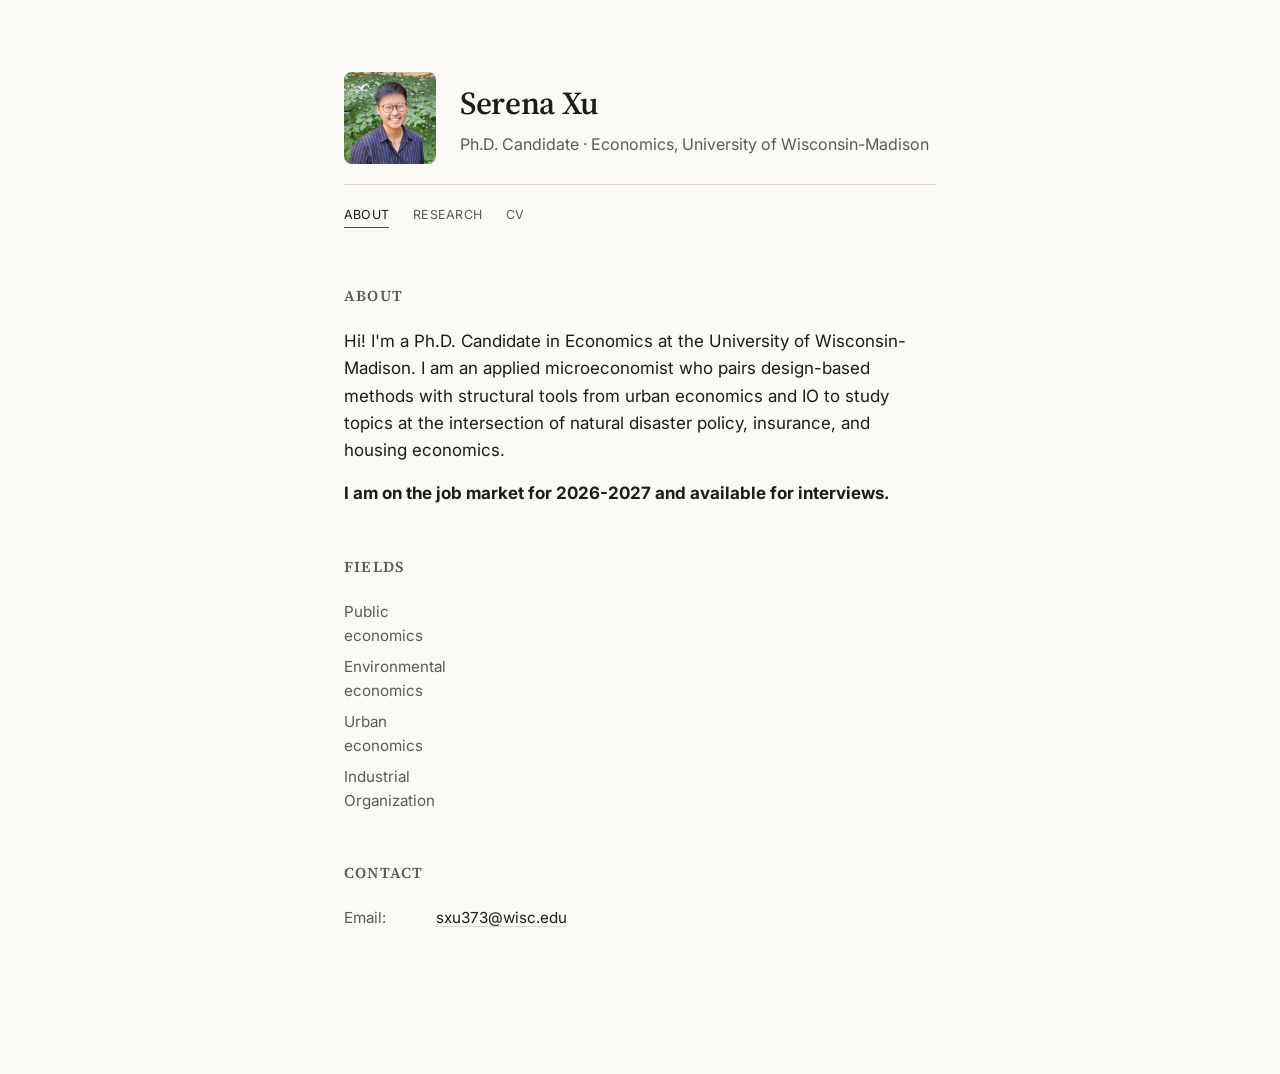
==== index.html @ d0fb4e81 "Add files via upload" ====
<!DOCTYPE html>
<html lang="en">
<head>
<meta charset="UTF-8">
<meta name="viewport" content="width=device-width, initial-scale=1.0">
<title>Serena Xu</title>
<meta name="description" content="Academic homepage of Serena Xu.">
<link rel="preconnect" href="https://fonts.googleapis.com">
<link rel="preconnect" href="https://fonts.gstatic.com" crossorigin>
<link href="https://fonts.googleapis.com/css2?family=Source+Serif+4:wght@400;600&family=Inter:wght@400;500&display=swap" rel="stylesheet">
<link rel="stylesheet" href="style.css">
</head>
<body>
<div class="wrap">

  <header class="site-header">
    <div class="identity">
      <img class="headshot" src="Serena-Xu-300x300.jpg" alt="Photo">
      <div>
        <h1>Serena Xu</h1>
        <p class="role">Ph.D. Candidate · Economics, University of Wisconsin-Madison</p>
      </div>
    </div>
    <nav class="site-nav">
      <a href="index.html" aria-current="page">About</a>
      <a href="research.html">Research</a>
      <a href="cv.pdf">CV</a>
    </nav>
  </header>

  <section id="about">
    <h2 class="section-title">About</h2>
    <p>
      Hi! I'm a Ph.D. Candidate in Economics at the University of Wisconsin-Madison. 
      I am an applied microeconomist who pairs design-based methods with structural tools from urban economics and IO
      to study topics at the intersection of natural disaster policy, insurance, and housing economics.
    </p>
    <p>
      <b>I am on the job market for 2026-2027 and available for interviews.</b> 
    </p>
  </section>

  <section id="fields">
    <h2 class="section-title">Fields</h2>
    <ul class="contact-list">
      <li><span>Public economics</span></li>
      <li><span>Environmental economics</span></li>
      <li><span>Urban economics</span></li>
      <li><span>Industrial Organization</span></li>
    </ul>
  </section>

  <section id="contact">
    <h2 class="section-title">Contact</h2>
    <ul class="contact-list">
      <span>Email: </span> <a href="mailto:sxu373@wisc.edu">sxu373@wisc.edu</a>
    </ul>
  </section>

</div>
</body>
</html>
---- style.css ----
/* ============================================
   Academic site — minimal template
   Edit the values below to change the whole look.
   ============================================ */

:root {
  --bg: #faf9f6;
  --ink: #1c1c1a;
  --ink-soft: #5c5a54;
  --rule: #ddd9d0;
  --accent: #3d5245; /* used sparingly: links, hover, one rule */

  --serif: "Source Serif 4", Georgia, "Times New Roman", serif;
  --sans: "Inter", -apple-system, BlinkMacSystemFont, "Segoe UI", sans-serif;

  --measure: 640px;
}

@media (prefers-color-scheme: dark) {
  :root {
    --bg: #16160f;
    --ink: #e9e7e0;
    --ink-soft: #a6a397;
    --rule: #33322a;
    --accent: #8fae9c;
  }
}

* { box-sizing: border-box; }

html { -webkit-text-size-adjust: 100%; }

body {
  margin: 0;
  background: var(--bg);
  color: var(--ink);
  font-family: var(--sans);
  font-size: 17px;
  line-height: 1.6;
  -webkit-font-smoothing: antialiased;
}

a {
  color: var(--ink);
  text-decoration: underline;
  text-decoration-color: var(--rule);
  text-underline-offset: 3px;
  transition: color 0.15s ease, text-decoration-color 0.15s ease;
}

a:hover, a:focus-visible {
  color: var(--accent);
  text-decoration-color: var(--accent);
}

a:focus-visible, button:focus-visible {
  outline: 2px solid var(--accent);
  outline-offset: 3px;
}

.wrap {
  max-width: var(--measure);
  margin: 0 auto;
  padding: 4.5rem 1.5rem 6rem;
}

/* ---- Header / identity ---- */

.site-header {
  margin-bottom: 3.5rem;
}

.site-header .identity {
  display: flex;
  align-items: center;
  gap: 1.5rem;
  margin-bottom: 1.25rem;
}

.site-header .headshot {
  width: 92px;
  height: 92px;
  border-radius: 8px;
  object-fit: cover;
  flex-shrink: 0;
  background: var(--rule);
}

.site-header h1 {
  font-family: var(--serif);
  font-weight: 600;
  font-size: 2rem;
  margin: 0 0 0.15rem;
  letter-spacing: -0.01em;
}

.site-header .role {
  color: var(--ink-soft);
  font-size: 1rem;
  margin: 0;
}

nav.site-nav {
  display: flex;
  gap: 1.5rem;
  font-size: 0.9rem;
  padding-top: 1.25rem;
  border-top: 1px solid var(--rule);
}

nav.site-nav a {
  text-decoration: none;
  color: var(--ink-soft);
  letter-spacing: 0.02em;
  text-transform: uppercase;
  font-size: 0.78rem;
}

nav.site-nav a:hover,
nav.site-nav a[aria-current="page"] {
  color: var(--ink);
}

nav.site-nav a[aria-current="page"] {
  border-bottom: 1px solid var(--accent);
  padding-bottom: 2px;
}

/* ---- Section rhythm ---- */

section { margin-bottom: 3rem; }

h2.section-title {
  font-family: var(--serif);
  font-size: 0.95rem;
  font-weight: 600;
  text-transform: uppercase;
  letter-spacing: 0.08em;
  color: var(--ink-soft);
  margin: 0 0 1.25rem;
}

p { margin: 0 0 1rem; }

/* ---- Publications list ---- */

.pub-list {
  list-style: none;
  margin: 0;
  padding: 0;
}

.pub-list li {
  padding: 1rem 0;
  border-top: 1px solid var(--rule);
  display: grid;
  grid-template-columns: 3.4rem 1fr;
  gap: 1rem;
}

.pub-list li:last-child { border-bottom: 1px solid var(--rule); }

.pub-year {
  font-family: var(--serif);
  color: var(--ink-soft);
  font-size: 0.9rem;
  padding-top: 0.15rem;
}

.pub-title {
  font-weight: 600;
  display: block;
  margin-bottom: 0.2rem;
}

.pub-meta {
  color: var(--ink-soft);
  font-size: 0.92rem;
}

.pub-links {
  font-size: 0.85rem;
  margin-top: 0.35rem;
}

.pub-links a { margin-right: 1rem; }

/* ---- CV / timeline blocks ---- */

.entry {
  padding: 1rem 0;
  border-top: 1px solid var(--rule);
  display: grid;
  grid-template-columns: 6.5rem 1fr;
  gap: 1rem;
}

.entry:last-child { border-bottom: 1px solid var(--rule); }

.entry-date {
  color: var(--ink-soft);
  font-size: 0.88rem;
  padding-top: 0.1rem;
}

.entry-title { font-weight: 600; margin: 0 0 0.15rem; }
.entry-org { color: var(--ink-soft); font-size: 0.95rem; margin: 0; }

/* ---- Contact / footer ---- */

.contact-list {
  list-style: none;
  margin: 0;
  padding: 0;
  font-size: 0.95rem;
}

.contact-list li { margin-bottom: 0.4rem; }
.contact-list span {
  display: inline-block;
  width: 5.5rem;
  color: var(--ink-soft);
}

footer.site-footer {
  margin-top: 4rem;
  padding-top: 1.5rem;
  border-top: 1px solid var(--rule);
  color: var(--ink-soft);
  font-size: 0.82rem;
}

/* ---- Utility ---- */

.download-btn {
  display: inline-block;
  border: 1px solid var(--ink);
  padding: 0.5rem 1rem;
  font-size: 0.85rem;
  text-decoration: none;
  margin-top: 0.5rem;
}

.download-btn:hover {
  background: var(--ink);
  color: var(--bg);
}

@media (max-width: 480px) {
  .wrap { padding: 3rem 1.25rem 4rem; }
  .pub-list li, .entry { grid-template-columns: 1fr; gap: 0.25rem; }
  nav.site-nav { flex-wrap: wrap; row-gap: 0.5rem; }
  .site-header .identity { gap: 1rem; }
  .site-header .headshot { width: 72px; height: 72px; }
}

@media (prefers-reduced-motion: reduce) {
  * { transition: none !important; }
}
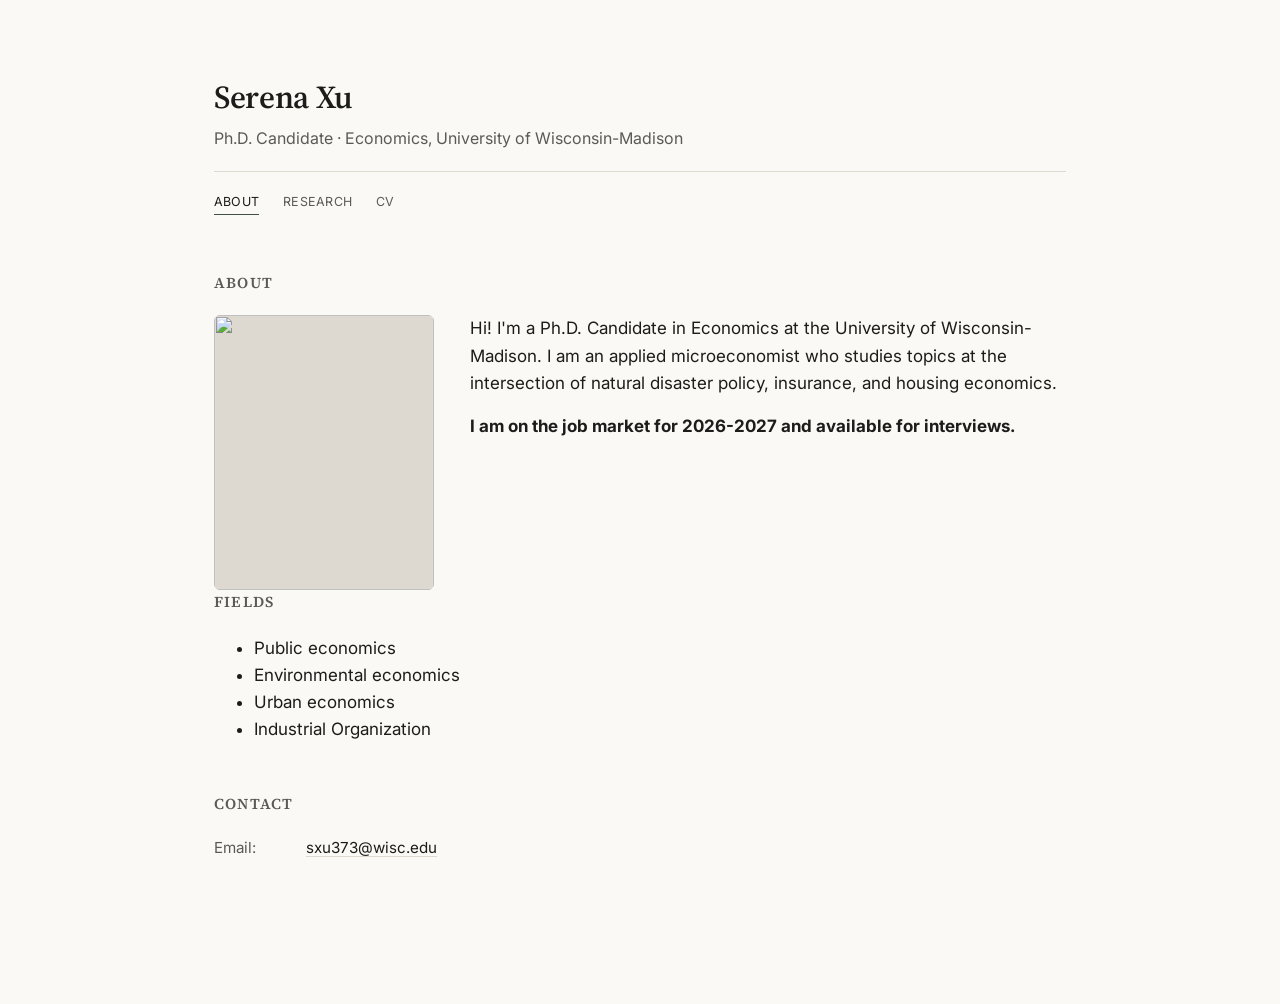
==== commit ab9a4ad1: "Add files via upload" ====
--- a/index.html
+++ b/index.html
@@ -14,35 +14,30 @@
 <div class="wrap">
 
   <header class="site-header">
-    <div class="identity">
-      <img class="headshot" src="Serena-Xu-300x300.jpg" alt="Photo">
-      <div>
-        <h1>Serena Xu</h1>
-        <p class="role">Ph.D. Candidate · Economics, University of Wisconsin-Madison</p>
-      </div>
-    </div>
+    <h1>Serena Xu</h1>
+    <p class="role">Ph.D. Candidate · Economics, University of Wisconsin-Madison</p>
     <nav class="site-nav">
       <a href="index.html" aria-current="page">About</a>
       <a href="research.html">Research</a>
-      <a href="cv.pdf">CV</a>
+      <a href="CV.pdf">CV</a>
     </nav>
   </header>
 
   <section id="about">
     <h2 class="section-title">About</h2>
-    <p>
-      Hi! I'm a Ph.D. Candidate in Economics at the University of Wisconsin-Madison. 
-      I am an applied microeconomist who pairs design-based methods with structural tools from urban economics and IO
-      to study topics at the intersection of natural disaster policy, insurance, and housing economics.
-    </p>
-    <p>
-      <b>I am on the job market for 2026-2027 and available for interviews.</b> 
-    </p>
-  </section>
-
-  <section id="fields">
+    <div class="about-block">
+      <img class="about-photo" src="headshot.jpg">
+        <div class="about-text">
+          Hi! I'm a Ph.D. Candidate in Economics at the University of Wisconsin-Madison. 
+          I am an applied microeconomist who studies topics at the intersection of natural disaster policy, insurance, and housing economics.
+        </p>
+        <p>
+          <b>I am on the job market for 2026-2027 and available for interviews.</b> 
+        </p>
+      </div>
+    </div>
     <h2 class="section-title">Fields</h2>
-    <ul class="contact-list">
+    <ul>
       <li><span>Public economics</span></li>
       <li><span>Environmental economics</span></li>
       <li><span>Urban economics</span></li>
--- a/style.css
+++ b/style.css
@@ -13,7 +13,7 @@
   --serif: "Source Serif 4", Georgia, "Times New Roman", serif;
   --sans: "Inter", -apple-system, BlinkMacSystemFont, "Segoe UI", sans-serif;
 
-  --measure: 640px;
+  --measure: 900px;
 }
 
 @media (prefers-color-scheme: dark) {
@@ -70,22 +70,6 @@
   margin-bottom: 3.5rem;
 }
 
-.site-header .identity {
-  display: flex;
-  align-items: center;
-  gap: 1.5rem;
-  margin-bottom: 1.25rem;
-}
-
-.site-header .headshot {
-  width: 92px;
-  height: 92px;
-  border-radius: 8px;
-  object-fit: cover;
-  flex-shrink: 0;
-  background: var(--rule);
-}
-
 .site-header h1 {
   font-family: var(--serif);
   font-weight: 600;
@@ -97,7 +81,7 @@
 .site-header .role {
   color: var(--ink-soft);
   font-size: 1rem;
-  margin: 0;
+  margin: 0 0 1.25rem;
 }
 
 nav.site-nav {
@@ -129,6 +113,23 @@
 /* ---- Section rhythm ---- */
 
 section { margin-bottom: 3rem; }
+
+.about-block {
+  display: flex;
+  gap: 2.25rem;
+  align-items: flex-start;
+}
+
+.about-photo {
+  width: 220px;
+  height: 275px;
+  object-fit: cover;
+  border-radius: 6px;
+  flex-shrink: 0;
+  background: var(--rule);
+}
+
+.about-text { min-width: 0; }
 
 h2.section-title {
   font-family: var(--serif);
@@ -250,8 +251,8 @@
   .wrap { padding: 3rem 1.25rem 4rem; }
   .pub-list li, .entry { grid-template-columns: 1fr; gap: 0.25rem; }
   nav.site-nav { flex-wrap: wrap; row-gap: 0.5rem; }
-  .site-header .identity { gap: 1rem; }
-  .site-header .headshot { width: 72px; height: 72px; }
+  .about-block { flex-direction: column; gap: 1.25rem; }
+  .about-photo { width: 140px; height: 175px; }
 }
 
 @media (prefers-reduced-motion: reduce) {
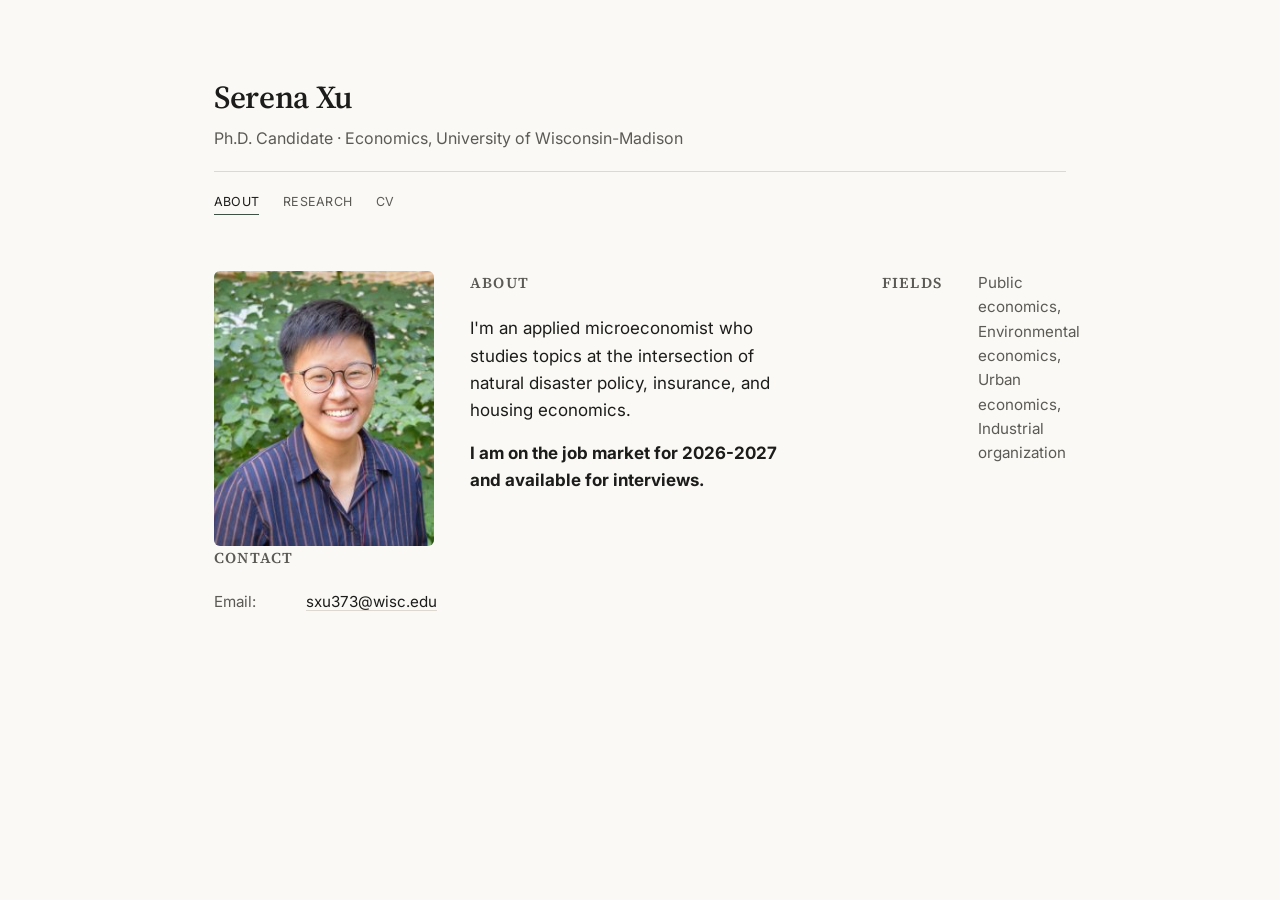
==== commit 90275cd6: "Add files via upload" ====
--- a/index.html
+++ b/index.html
@@ -24,32 +24,30 @@
   </header>
 
   <section id="about">
-    <h2 class="section-title">About</h2>
     <div class="about-block">
       <img class="about-photo" src="headshot.jpg">
-        <div class="about-text">
-          Hi! I'm a Ph.D. Candidate in Economics at the University of Wisconsin-Madison. 
-          I am an applied microeconomist who studies topics at the intersection of natural disaster policy, insurance, and housing economics.
+      <div class="about-text">
+        <h2 class="section-title">About</h2>
+        <p>
+          I'm an applied microeconomist who studies topics at the intersection of natural disaster policy, insurance, and housing economics.
         </p>
         <p>
           <b>I am on the job market for 2026-2027 and available for interviews.</b> 
         </p>
       </div>
+      <div class="about-text"></div>
+        <h2 class="section-title">Fields</h2>
+        <ul class="contact-list">
+          <span>Public economics, Environmental economics, Urban economics, Industrial organization</span>
+        </ul>
+      </div>
+      <div class="about-text"></div>
+        <h2 class="section-title">Contact</h2>
+        <ul class="contact-list">
+          <span>Email: </span> <a href="mailto:sxu373@wisc.edu">sxu373@wisc.edu</a>
+        </ul>
+      </div>
     </div>
-    <h2 class="section-title">Fields</h2>
-    <ul>
-      <li><span>Public economics</span></li>
-      <li><span>Environmental economics</span></li>
-      <li><span>Urban economics</span></li>
-      <li><span>Industrial Organization</span></li>
-    </ul>
-  </section>
-
-  <section id="contact">
-    <h2 class="section-title">Contact</h2>
-    <ul class="contact-list">
-      <span>Email: </span> <a href="mailto:sxu373@wisc.edu">sxu373@wisc.edu</a>
-    </ul>
   </section>
 
 </div>
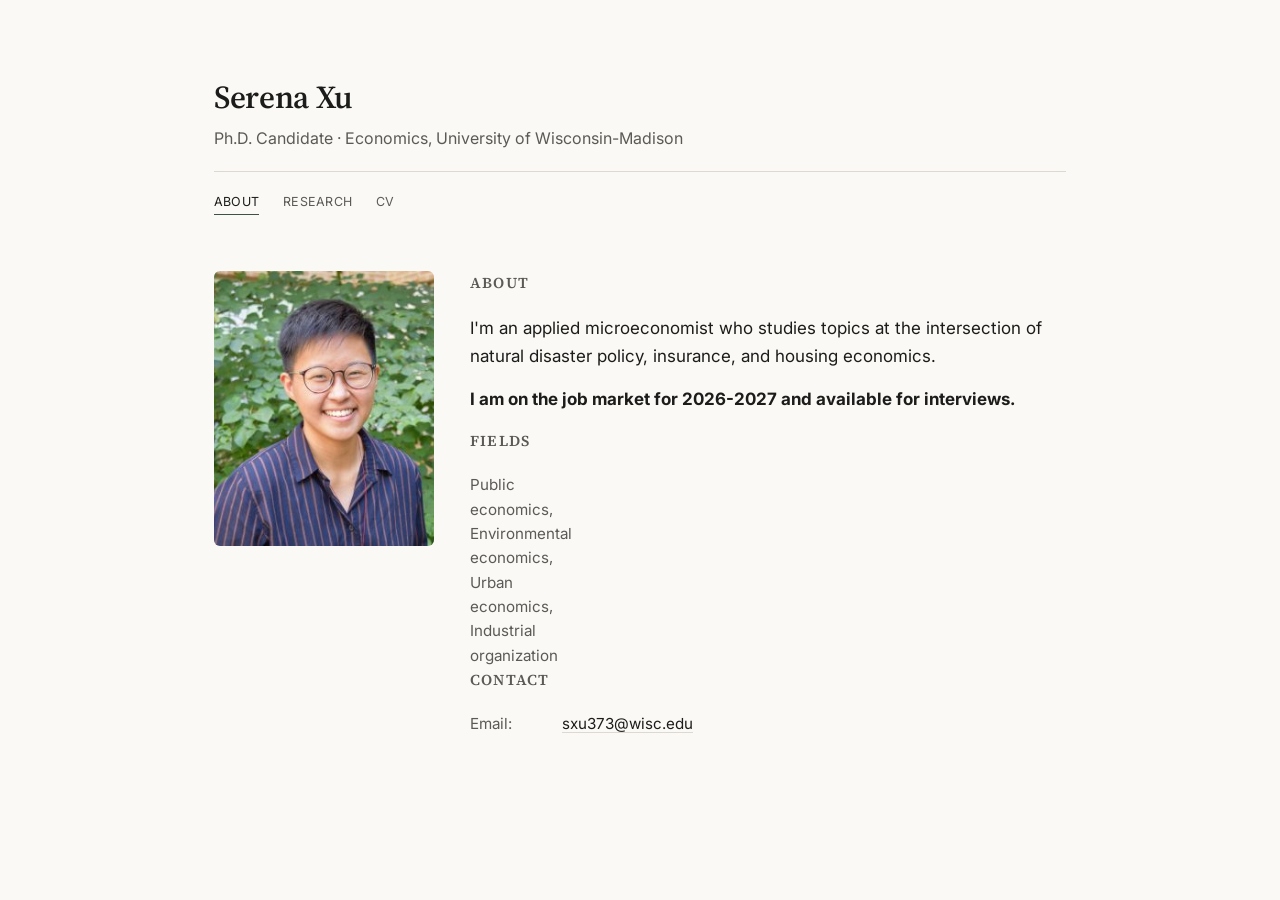
==== commit 4d69f4a9: "Add files via upload" ====
--- a/index.html
+++ b/index.html
@@ -34,14 +34,10 @@
         <p>
           <b>I am on the job market for 2026-2027 and available for interviews.</b> 
         </p>
-      </div>
-      <div class="about-text"></div>
         <h2 class="section-title">Fields</h2>
         <ul class="contact-list">
           <span>Public economics, Environmental economics, Urban economics, Industrial organization</span>
         </ul>
-      </div>
-      <div class="about-text"></div>
         <h2 class="section-title">Contact</h2>
         <ul class="contact-list">
           <span>Email: </span> <a href="mailto:sxu373@wisc.edu">sxu373@wisc.edu</a>
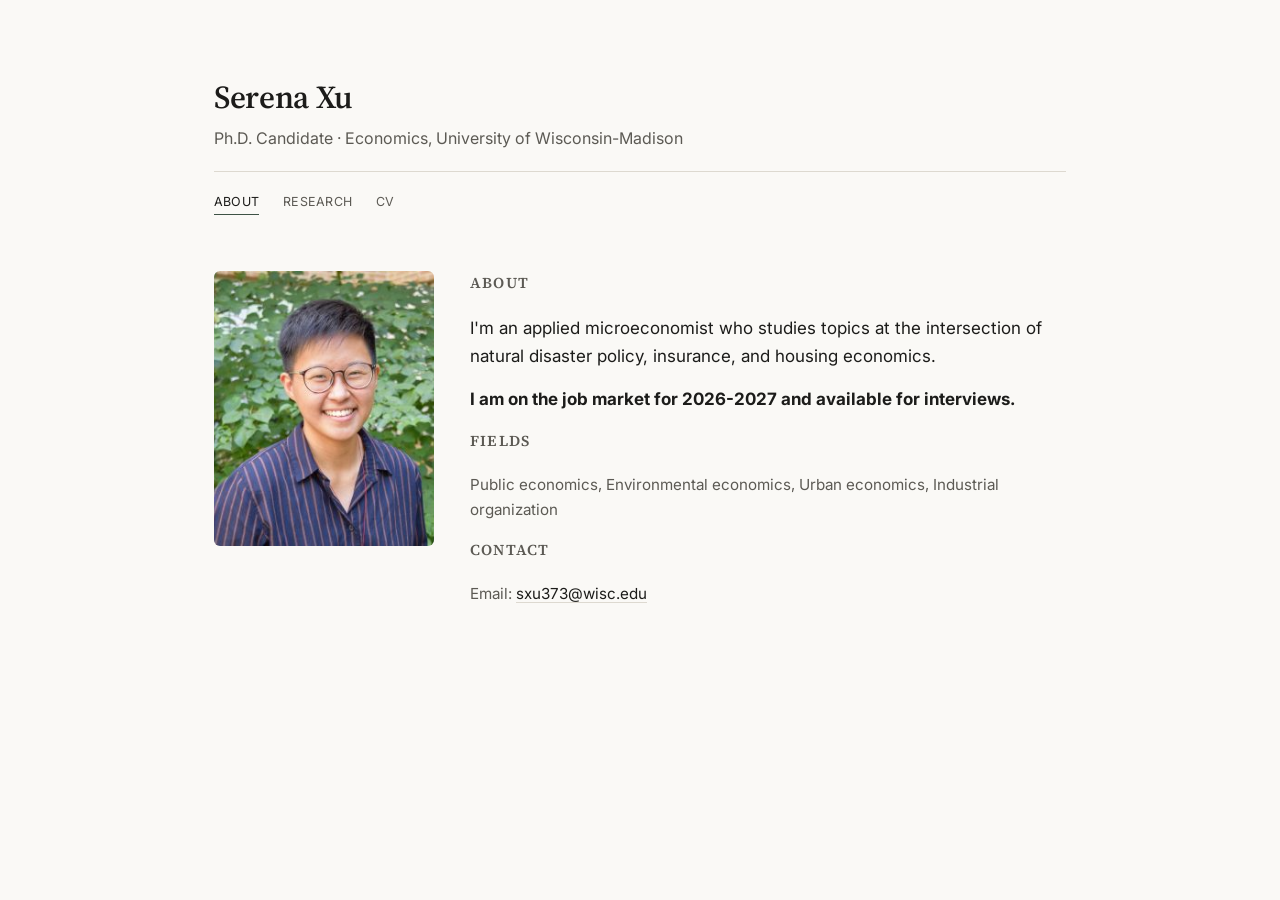
==== commit 8cf67d89: "Add files via upload" ====
--- a/index.html
+++ b/index.html
@@ -38,6 +38,7 @@
         <ul class="contact-list">
           <span>Public economics, Environmental economics, Urban economics, Industrial organization</span>
         </ul>
+        <p></p>
         <h2 class="section-title">Contact</h2>
         <ul class="contact-list">
           <span>Email: </span> <a href="mailto:sxu373@wisc.edu">sxu373@wisc.edu</a>
--- a/style.css
+++ b/style.css
@@ -219,7 +219,6 @@
 .contact-list li { margin-bottom: 0.4rem; }
 .contact-list span {
   display: inline-block;
-  width: 5.5rem;
   color: var(--ink-soft);
 }
 
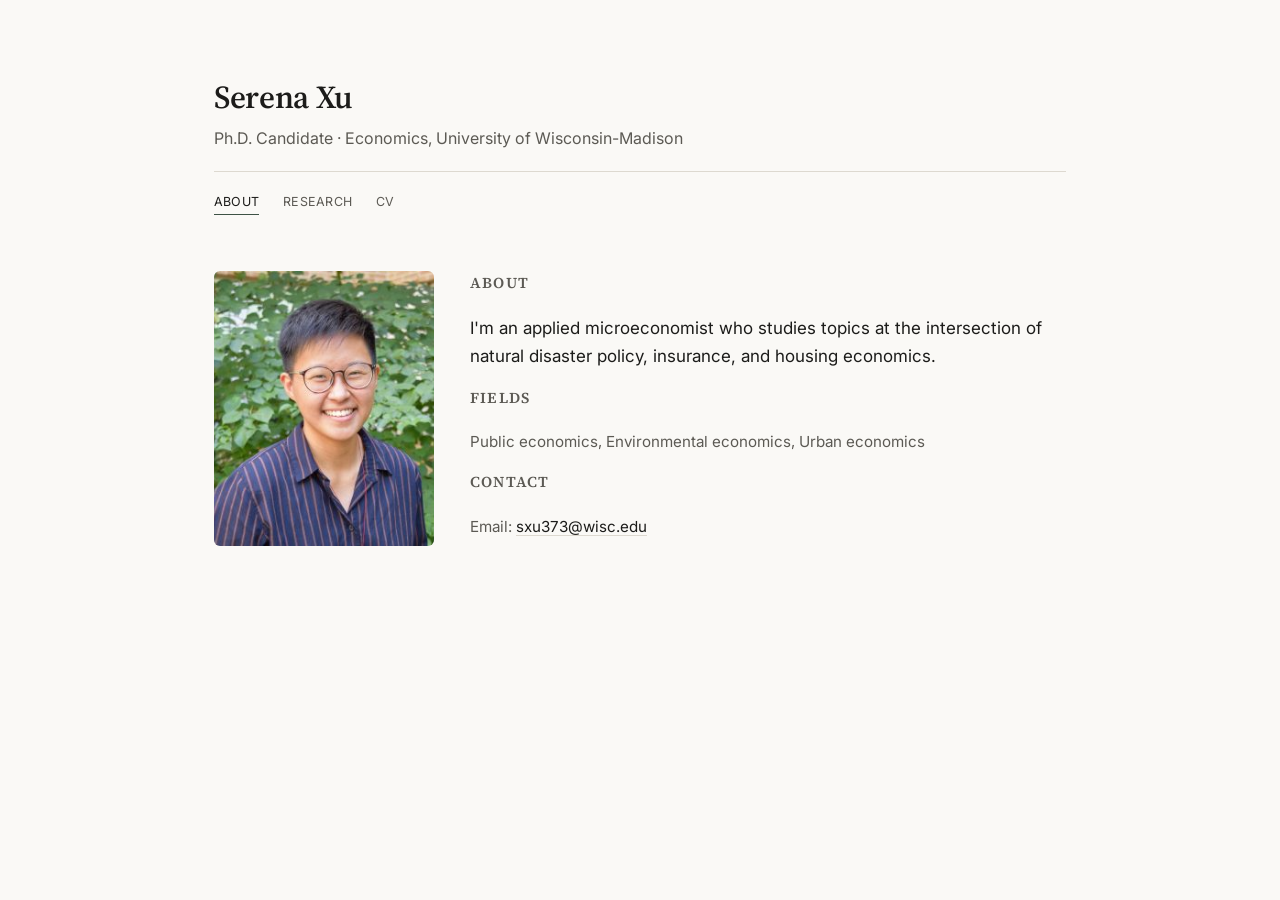
==== commit ff89793a: "Update index.html to remove job market info Removed job market availability statement and updated fi" ====
--- a/index.html
+++ b/index.html
@@ -31,12 +31,9 @@
         <p>
           I'm an applied microeconomist who studies topics at the intersection of natural disaster policy, insurance, and housing economics.
         </p>
-        <p>
-          <b>I am on the job market for 2026-2027 and available for interviews.</b> 
-        </p>
         <h2 class="section-title">Fields</h2>
         <ul class="contact-list">
-          <span>Public economics, Environmental economics, Urban economics, Industrial organization</span>
+          <span>Public economics, Environmental economics, Urban economics</span>
         </ul>
         <p></p>
         <h2 class="section-title">Contact</h2>
